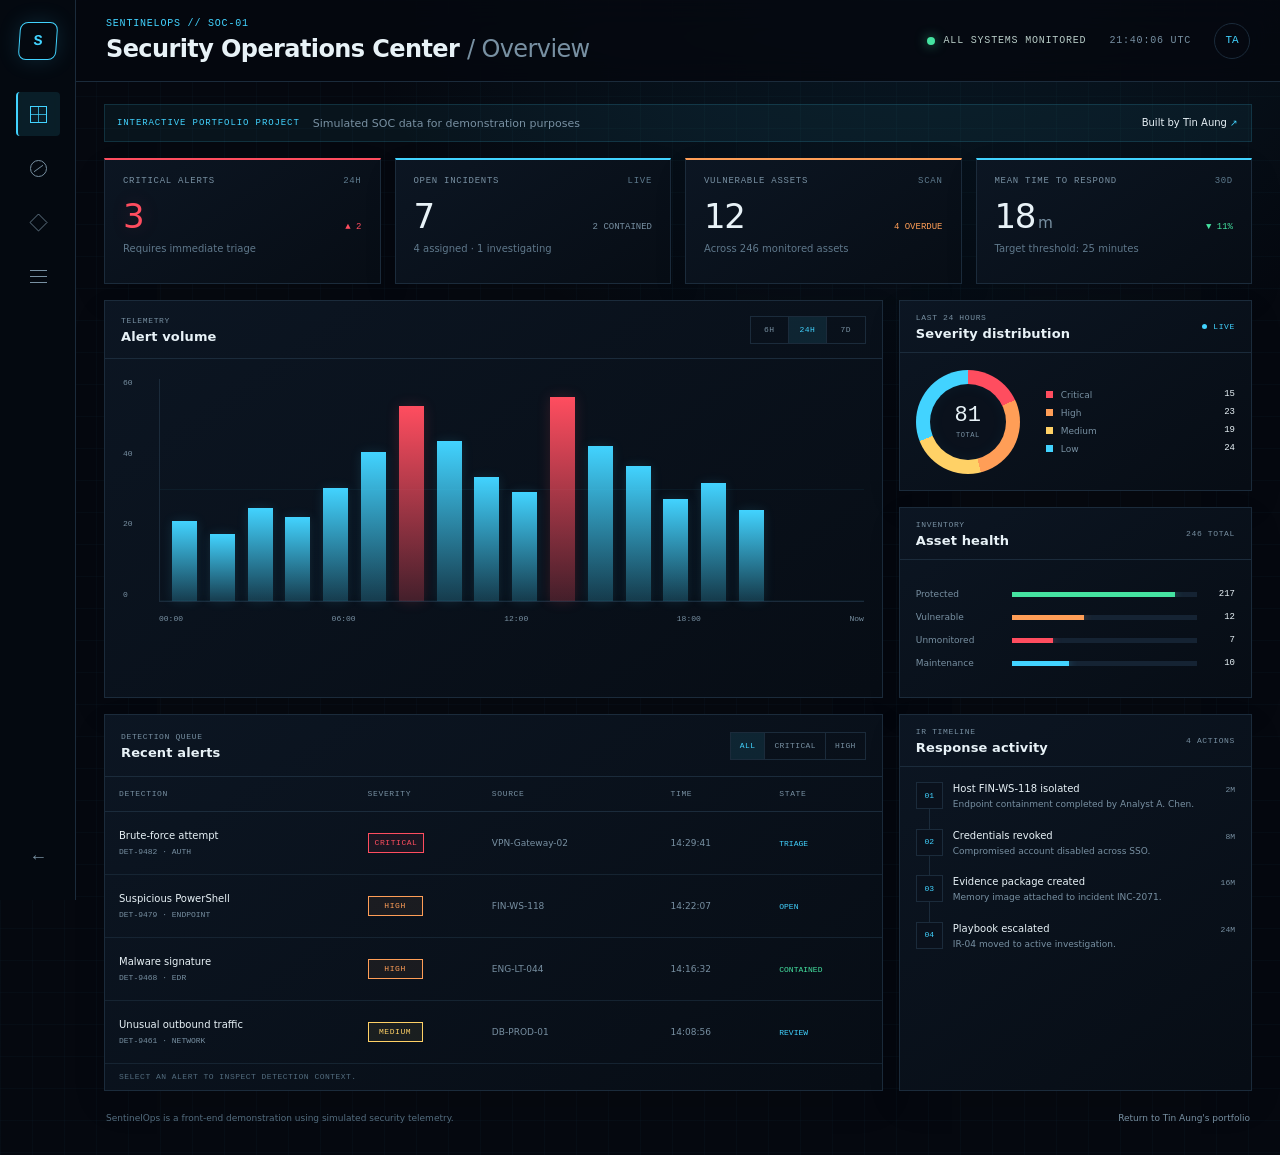
==== security-dashboard/index.html @ eb43108d "Add interactive security dashboard project" ====
<!doctype html>
<html lang="en">
<head>
  <meta charset="utf-8">
  <meta name="viewport" content="width=device-width, initial-scale=1">
  <meta name="description" content="SentinelOps is an interactive cybersecurity operations dashboard built by Tin Aung.">
  <meta name="theme-color" content="#05080f">
  <title>SentinelOps | Security Operations Dashboard</title>
  <link rel="stylesheet" href="style.css">
</head>
<body>
  <div class="app-shell">
    <aside class="command-rail" aria-label="Dashboard navigation">
      <a class="brand-mark" href="../" aria-label="Return to Tin Aung portfolio"><span>S</span></a>
      <nav class="rail-nav">
        <button class="rail-button active" type="button" data-section="overview" aria-label="Overview" aria-pressed="true"><span class="icon icon-grid"></span><span class="rail-label">Overview</span></button>
        <button class="rail-button" type="button" data-section="alerts" aria-label="Alerts" aria-pressed="false"><span class="icon icon-pulse"></span><span class="rail-label">Alerts</span></button>
        <button class="rail-button" type="button" data-section="assets" aria-label="Assets" aria-pressed="false"><span class="icon icon-diamond"></span><span class="rail-label">Assets</span></button>
        <button class="rail-button" type="button" data-section="activity" aria-label="Response activity" aria-pressed="false"><span class="icon icon-lines"></span><span class="rail-label">Response</span></button>
      </nav>
      <div class="rail-spacer"></div>
      <a class="rail-button portfolio-button" href="../" aria-label="Back to portfolio"><span class="icon icon-arrow"></span><span class="rail-label">Portfolio</span></a>
    </aside>

    <main>
      <header class="topbar">
        <div>
          <p class="eyebrow">SentinelOps // SOC-01</p>
          <h1>Security Operations Center <span>/ Overview</span></h1>
        </div>
        <div class="topbar-meta">
          <div class="monitor-status"><span class="status-dot"></span><span>All systems monitored</span></div>
          <time id="utc-clock" datetime="">--:--:-- UTC</time>
          <a class="analyst-avatar" href="../" aria-label="View Tin Aung portfolio">TA</a>
        </div>
      </header>

      <div class="dashboard" id="overview">
        <div class="demo-banner" role="note">
          <span>Interactive portfolio project</span>
          <p>Simulated SOC data for demonstration purposes</p>
          <a href="../">Built by Tin Aung <span aria-hidden="true">↗</span></a>
        </div>

        <section class="kpi-grid" aria-label="Key security metrics">
          <article class="kpi-card critical">
            <div class="kpi-head"><p>Critical alerts</p><span>24H</span></div>
            <div class="kpi-row"><strong>3</strong><span class="trend negative">▲ 2</span></div>
            <p class="kpi-note">Requires immediate triage</p>
          </article>
          <article class="kpi-card">
            <div class="kpi-head"><p>Open incidents</p><span>LIVE</span></div>
            <div class="kpi-row"><strong>7</strong><span class="trend">2 contained</span></div>
            <p class="kpi-note">4 assigned · 1 investigating</p>
          </article>
          <article class="kpi-card warning">
            <div class="kpi-head"><p>Vulnerable assets</p><span>SCAN</span></div>
            <div class="kpi-row"><strong>12</strong><span class="trend warning-text">4 overdue</span></div>
            <p class="kpi-note">Across 246 monitored assets</p>
          </article>
          <article class="kpi-card">
            <div class="kpi-head"><p>Mean time to respond</p><span>30D</span></div>
            <div class="kpi-row"><strong>18<small>m</small></strong><span class="trend positive">▼ 11%</span></div>
            <p class="kpi-note">Target threshold: 25 minutes</p>
          </article>
        </section>

        <section class="primary-grid">
          <article class="panel alert-chart-panel">
            <div class="panel-header">
              <div><p class="panel-kicker">Telemetry</p><h2>Alert volume</h2></div>
              <div class="range-control" aria-label="Alert volume time range">
                <button type="button" data-range="6h">6H</button>
                <button class="active" type="button" data-range="24h">24H</button>
                <button type="button" data-range="7d">7D</button>
              </div>
            </div>
            <div class="chart-area">
              <div class="y-axis" aria-hidden="true"><span>60</span><span>40</span><span>20</span><span>0</span></div>
              <div class="bar-chart" id="alert-chart" role="img" aria-label="Alert volume over the selected time range">
                <button class="chart-bar" style="--height:36%" data-value="22" aria-label="22 alerts"></button>
                <button class="chart-bar" style="--height:30%" data-value="19" aria-label="19 alerts"></button>
                <button class="chart-bar" style="--height:42%" data-value="26" aria-label="26 alerts"></button>
                <button class="chart-bar" style="--height:38%" data-value="23" aria-label="23 alerts"></button>
                <button class="chart-bar" style="--height:51%" data-value="31" aria-label="31 alerts"></button>
                <button class="chart-bar" style="--height:67%" data-value="41" aria-label="41 alerts"></button>
                <button class="chart-bar hot" style="--height:88%" data-value="53" aria-label="53 alerts"></button>
                <button class="chart-bar" style="--height:72%" data-value="44" aria-label="44 alerts"></button>
                <button class="chart-bar" style="--height:56%" data-value="34" aria-label="34 alerts"></button>
                <button class="chart-bar" style="--height:49%" data-value="30" aria-label="30 alerts"></button>
                <button class="chart-bar hot" style="--height:92%" data-value="55" aria-label="55 alerts"></button>
                <button class="chart-bar" style="--height:70%" data-value="43" aria-label="43 alerts"></button>
                <button class="chart-bar" style="--height:61%" data-value="37" aria-label="37 alerts"></button>
                <button class="chart-bar" style="--height:46%" data-value="28" aria-label="28 alerts"></button>
                <button class="chart-bar" style="--height:53%" data-value="32" aria-label="32 alerts"></button>
                <button class="chart-bar" style="--height:41%" data-value="25" aria-label="25 alerts"></button>
              </div>
              <div class="x-axis" id="chart-labels" aria-hidden="true"><span>00:00</span><span>06:00</span><span>12:00</span><span>18:00</span><span>Now</span></div>
            </div>
          </article>

          <div class="side-stack">
            <article class="panel severity-panel">
              <div class="panel-header compact"><div><p class="panel-kicker">Last 24 hours</p><h2>Severity distribution</h2></div><span class="live-label">Live</span></div>
              <div class="severity-content">
                <div class="donut" role="img" aria-label="81 total alerts: 15 critical, 23 high, 19 medium, and 24 low"><div><strong>81</strong><span>Total</span></div></div>
                <ul class="legend">
                  <li><span class="legend-dot critical-dot"></span><span>Critical</span><strong>15</strong></li>
                  <li><span class="legend-dot high-dot"></span><span>High</span><strong>23</strong></li>
                  <li><span class="legend-dot medium-dot"></span><span>Medium</span><strong>19</strong></li>
                  <li><span class="legend-dot low-dot"></span><span>Low</span><strong>24</strong></li>
                </ul>
              </div>
            </article>

            <article class="panel" id="assets">
              <div class="panel-header compact"><div><p class="panel-kicker">Inventory</p><h2>Asset health</h2></div><span class="panel-total">246 total</span></div>
              <div class="asset-list">
                <div class="asset-row"><span>Protected</span><div class="meter"><i style="--width:88%;--color:var(--green)"></i></div><strong>217</strong></div>
                <div class="asset-row"><span>Vulnerable</span><div class="meter"><i style="--width:39%;--color:var(--orange)"></i></div><strong>12</strong></div>
                <div class="asset-row"><span>Unmonitored</span><div class="meter"><i style="--width:22%;--color:var(--red)"></i></div><strong>7</strong></div>
                <div class="asset-row"><span>Maintenance</span><div class="meter"><i style="--width:31%;--color:var(--cyan)"></i></div><strong>10</strong></div>
              </div>
            </article>
          </div>
        </section>

        <section class="secondary-grid">
          <article class="panel alerts-panel" id="alerts">
            <div class="panel-header alerts-heading">
              <div><p class="panel-kicker">Detection queue</p><h2>Recent alerts</h2></div>
              <div class="filter-control" aria-label="Filter alerts by severity">
                <button class="active" type="button" data-filter="all">All</button>
                <button type="button" data-filter="critical">Critical</button>
                <button type="button" data-filter="high">High</button>
              </div>
            </div>
            <div class="table-wrap">
              <table>
                <thead><tr><th>Detection</th><th>Severity</th><th>Source</th><th>Time</th><th>State</th></tr></thead>
                <tbody id="alert-table">
                  <tr tabindex="0" data-severity="critical" data-alert="DET-9482"><td><strong>Brute-force attempt</strong><span>DET-9482 · AUTH</span></td><td><span class="severity-tag critical-tag">Critical</span></td><td>VPN-Gateway-02</td><td>14:29:41</td><td><span class="state-tag">Triage</span></td></tr>
                  <tr tabindex="0" data-severity="high" data-alert="DET-9479"><td><strong>Suspicious PowerShell</strong><span>DET-9479 · ENDPOINT</span></td><td><span class="severity-tag high-tag">High</span></td><td>FIN-WS-118</td><td>14:22:07</td><td><span class="state-tag">Open</span></td></tr>
                  <tr tabindex="0" data-severity="high" data-alert="DET-9468"><td><strong>Malware signature</strong><span>DET-9468 · EDR</span></td><td><span class="severity-tag high-tag">High</span></td><td>ENG-LT-044</td><td>14:16:32</td><td><span class="state-tag contained">Contained</span></td></tr>
                  <tr tabindex="0" data-severity="medium" data-alert="DET-9461"><td><strong>Unusual outbound traffic</strong><span>DET-9461 · NETWORK</span></td><td><span class="severity-tag medium-tag">Medium</span></td><td>DB-PROD-01</td><td>14:08:56</td><td><span class="state-tag">Review</span></td></tr>
                </tbody>
              </table>
            </div>
            <p class="table-help">Select an alert to inspect detection context.</p>
          </article>

          <article class="panel activity-panel" id="activity">
            <div class="panel-header compact"><div><p class="panel-kicker">IR timeline</p><h2>Response activity</h2></div><span class="panel-total">4 actions</span></div>
            <ol class="activity-list">
              <li><span class="activity-node">01</span><div><strong>Host FIN-WS-118 isolated</strong><p>Endpoint containment completed by Analyst A. Chen.</p></div><time>2m</time></li>
              <li><span class="activity-node">02</span><div><strong>Credentials revoked</strong><p>Compromised account disabled across SSO.</p></div><time>8m</time></li>
              <li><span class="activity-node">03</span><div><strong>Evidence package created</strong><p>Memory image attached to incident INC-2071.</p></div><time>16m</time></li>
              <li><span class="activity-node">04</span><div><strong>Playbook escalated</strong><p>IR-04 moved to active investigation.</p></div><time>24m</time></li>
            </ol>
          </article>
        </section>

        <footer>
          <p>SentinelOps is a front-end demonstration using simulated security telemetry.</p>
          <a href="../">Return to Tin Aung's portfolio</a>
        </footer>
      </div>
    </main>
  </div>

  <dialog id="alert-dialog" aria-labelledby="dialog-title">
    <div class="dialog-head"><div><p class="panel-kicker">Detection detail</p><h2 id="dialog-title">Alert investigation</h2></div><button id="dialog-close" type="button" aria-label="Close alert details">×</button></div>
    <div class="dialog-content" id="dialog-content"></div>
  </dialog>

  <script src="script.js"></script>
</body>
</html>
---- security-dashboard/style.css ----
:root {
  --bg: #05080f;
  --panel: #0a111c;
  --panel-2: #0c1522;
  --line: #1b2b3b;
  --line-soft: rgba(66, 211, 255, .1);
  --text: #e8f2f7;
  --muted: #7890a2;
  --cyan: #42d3ff;
  --cyan-soft: rgba(66, 211, 255, .1);
  --red: #ff4d5f;
  --orange: #ff9e57;
  --yellow: #ffd166;
  --green: #45e3a1;
  --mono: "SFMono-Regular", Consolas, "Liberation Mono", monospace;
  color-scheme: dark;
}

* { box-sizing: border-box; }
html { scroll-behavior: smooth; }
body {
  margin: 0;
  min-width: 320px;
  color: var(--text);
  background:
    linear-gradient(rgba(66, 211, 255, .022) 1px, transparent 1px),
    linear-gradient(90deg, rgba(66, 211, 255, .022) 1px, transparent 1px),
    radial-gradient(circle at 72% -18%, rgba(30, 142, 188, .17), transparent 38%),
    var(--bg);
  background-size: 32px 32px, 32px 32px, auto, auto;
  font-family: Inter, ui-sans-serif, system-ui, -apple-system, BlinkMacSystemFont, "Segoe UI", sans-serif;
}

button, a { -webkit-tap-highlight-color: transparent; }
button { font: inherit; }
a { color: inherit; }

.app-shell { min-height: 100vh; display: grid; grid-template-columns: 76px minmax(0, 1fr); }
.command-rail {
  position: sticky;
  top: 0;
  z-index: 20;
  height: 100vh;
  display: flex;
  flex-direction: column;
  align-items: center;
  padding: 22px 0;
  border-right: 1px solid var(--line);
  background: rgba(5, 10, 17, .93);
  backdrop-filter: blur(14px);
}

.brand-mark {
  width: 38px;
  height: 38px;
  margin-bottom: 32px;
  display: grid;
  place-items: center;
  color: var(--cyan);
  border: 1px solid var(--cyan);
  border-radius: 8px;
  font: 600 15px/1 var(--mono);
  text-decoration: none;
  box-shadow: 0 0 22px rgba(66, 211, 255, .15);
  transform: skew(-4deg);
}

.rail-nav { display: grid; gap: 10px; }
.rail-spacer { flex: 1; }
.rail-button {
  position: relative;
  width: 44px;
  height: 44px;
  display: grid;
  place-items: center;
  color: var(--muted);
  background: transparent;
  border: 0;
  border-left: 2px solid transparent;
  border-radius: 4px;
  cursor: pointer;
  text-decoration: none;
}
.rail-button:hover, .rail-button:focus-visible, .rail-button.active {
  color: var(--cyan);
  background: var(--cyan-soft);
  border-left-color: var(--cyan);
  outline: none;
}
.rail-label {
  position: absolute;
  left: 54px;
  z-index: 30;
  padding: 6px 8px;
  color: var(--text);
  background: #111c29;
  border: 1px solid var(--line);
  font: 10px/1 var(--mono);
  text-transform: uppercase;
  letter-spacing: .08em;
  opacity: 0;
  transform: translateX(-4px);
  pointer-events: none;
  transition: .18s ease;
}
.rail-button:hover .rail-label, .rail-button:focus-visible .rail-label { opacity: 1; transform: none; }
.icon { width: 17px; height: 17px; position: relative; display: block; }
.icon-grid { border: 1px solid currentColor; box-shadow: inset 7px 0 transparent; }
.icon-grid::before, .icon-grid::after { content: ""; position: absolute; background: currentColor; opacity: .75; }
.icon-grid::before { left: 7px; top: 0; width: 1px; height: 100%; }
.icon-grid::after { left: 0; top: 7px; width: 100%; height: 1px; }
.icon-pulse { border: 1px solid currentColor; border-radius: 50%; }
.icon-pulse::after { content: ""; position: absolute; left: 3px; right: 3px; top: 7px; height: 1px; background: currentColor; transform: skewY(-35deg); }
.icon-diamond { border: 1px solid currentColor; transform: rotate(45deg) scale(.75); }
.icon-lines::before, .icon-lines::after { content: ""; position: absolute; left: 0; right: 0; height: 1px; background: currentColor; box-shadow: 0 6px currentColor, 0 12px currentColor; top: 2px; }
.icon-arrow::before { content: "←"; position: absolute; inset: 0; display: grid; place-items: center; font: 18px/1 var(--mono); }

main { min-width: 0; }
.topbar {
  position: sticky;
  top: 0;
  z-index: 15;
  min-height: 82px;
  padding: 14px 30px;
  display: flex;
  align-items: center;
  justify-content: space-between;
  gap: 24px;
  border-bottom: 1px solid var(--line);
  background: rgba(5, 8, 15, .84);
  backdrop-filter: blur(16px);
}
.eyebrow, .panel-kicker, .kpi-head, .monitor-status, #utc-clock, th, .panel-total, .live-label {
  font-family: var(--mono);
  text-transform: uppercase;
  letter-spacing: .08em;
}
.eyebrow { margin: 0 0 6px; color: var(--cyan); font-size: 10px; }
h1 { margin: 0; font-size: clamp(18px, 2vw, 24px); font-weight: 550; letter-spacing: -.025em; }
h1 span { color: var(--muted); font-weight: 400; }
.topbar-meta { display: flex; align-items: center; gap: 23px; }
.monitor-status { display: flex; align-items: center; gap: 9px; color: #b7cbc6; font-size: 10px; }
.status-dot { width: 8px; height: 8px; border-radius: 50%; background: var(--green); box-shadow: 0 0 12px rgba(69, 227, 161, .65); animation: pulse 2s infinite; }
@keyframes pulse { 50% { opacity: .55; box-shadow: 0 0 4px rgba(69, 227, 161, .4); } }
#utc-clock { color: var(--muted); font-size: 10px; }
.analyst-avatar { width: 36px; height: 36px; display: grid; place-items: center; color: var(--cyan); border: 1px solid var(--line); border-radius: 50%; font: 11px/1 var(--mono); text-decoration: none; }
.analyst-avatar:hover { border-color: var(--cyan); }

.dashboard { width: min(1540px, 100%); margin: 0 auto; padding: 22px 28px 30px; }
.demo-banner {
  min-height: 38px;
  margin-bottom: 16px;
  padding: 8px 12px;
  display: flex;
  align-items: center;
  gap: 13px;
  color: var(--muted);
  background: rgba(66, 211, 255, .055);
  border: 1px solid rgba(66, 211, 255, .15);
  font-size: 11px;
}
.demo-banner span { color: var(--cyan); font: 9px/1 var(--mono); text-transform: uppercase; letter-spacing: .1em; }
.demo-banner p { margin: 0; }
.demo-banner a { margin-left: auto; color: var(--text); text-decoration: none; font-size: 10px; }
.demo-banner a:hover { color: var(--cyan); }

.kpi-grid { display: grid; grid-template-columns: repeat(4, minmax(0, 1fr)); gap: 14px; margin-bottom: 16px; }
.kpi-card, .panel {
  border: 1px solid var(--line);
  background: linear-gradient(145deg, rgba(12, 22, 35, .97), rgba(7, 13, 21, .97));
  box-shadow: 0 14px 34px rgba(0, 0, 0, .08);
}
.kpi-card { min-height: 126px; padding: 16px 18px 14px; border-top: 2px solid var(--cyan); }
.kpi-card.critical { border-top-color: var(--red); }
.kpi-card.warning { border-top-color: var(--orange); }
.kpi-head { display: flex; justify-content: space-between; gap: 12px; color: var(--muted); font-size: 9px; }
.kpi-head p { margin: 0; }
.kpi-head span { color: #5e7a8d; }
.kpi-row { margin-top: 13px; display: flex; align-items: flex-end; justify-content: space-between; gap: 12px; }
.kpi-row strong { font-size: 34px; line-height: 1; font-weight: 430; letter-spacing: -.04em; }
.critical .kpi-row strong { color: var(--red); text-shadow: 0 0 20px rgba(255, 77, 95, .18); }
.kpi-row small { margin-left: 3px; color: var(--muted); font-size: .45em; }
.trend { color: var(--muted); font: 9px/1.2 var(--mono); text-transform: uppercase; }
.trend.negative { color: var(--red); }
.trend.positive { color: var(--green); }
.trend.warning-text { color: var(--orange); }
.kpi-note { margin: 10px 0 0; color: #5f788b; font-size: 10px; }

.primary-grid { display: grid; grid-template-columns: minmax(0, 1.72fr) minmax(310px, .78fr); gap: 16px; margin-bottom: 16px; }
.side-stack { display: grid; grid-template-rows: 1fr 1fr; gap: 16px; }
.panel { min-width: 0; overflow: hidden; }
.panel-header { min-height: 58px; padding: 11px 16px; display: flex; align-items: center; justify-content: space-between; gap: 16px; border-bottom: 1px solid var(--line); }
.panel-header.compact { min-height: 52px; }
.panel-kicker { margin: 0 0 4px; color: var(--muted); font-size: 8px; }
.panel h2 { margin: 0; font-size: 13px; font-weight: 550; letter-spacing: .01em; }
.panel-total, .live-label { color: var(--muted); font-size: 8px; }
.live-label { display: inline-flex; align-items: center; gap: 6px; color: var(--cyan); }
.live-label::before { content: ""; width: 5px; height: 5px; border-radius: 50%; background: currentColor; }

.range-control, .filter-control { display: flex; align-items: center; border: 1px solid var(--line); }
.range-control button, .filter-control button { min-width: 38px; height: 26px; padding: 0 9px; color: var(--muted); background: transparent; border: 0; border-right: 1px solid var(--line); cursor: pointer; font: 8px/1 var(--mono); letter-spacing: .05em; text-transform: uppercase; }
.filter-control button { min-width: auto; }
.range-control button:last-child, .filter-control button:last-child { border-right: 0; }
.range-control button:hover, .range-control button:focus-visible, .range-control button.active,
.filter-control button:hover, .filter-control button:focus-visible, .filter-control button.active { color: var(--cyan); background: var(--cyan-soft); outline: none; }
.chart-area { height: 278px; padding: 20px 18px 14px; display: grid; grid-template-columns: 36px 1fr; grid-template-rows: 1fr 21px; }
.y-axis { padding-bottom: 3px; display: flex; flex-direction: column; justify-content: space-between; color: var(--muted); font: 8px/1 var(--mono); }
.bar-chart { position: relative; display: flex; align-items: flex-end; gap: clamp(5px, 1vw, 13px); padding: 0 12px; border-left: 1px solid var(--line); border-bottom: 1px solid var(--line); background: repeating-linear-gradient(to bottom, transparent 0, transparent calc(25% - 1px), var(--line-soft) 25%); }
.chart-bar { position: relative; flex: 1; min-width: 6px; max-width: 25px; height: var(--height); padding: 0; border: 0; background: linear-gradient(to top, rgba(66, 211, 255, .22), var(--cyan)); box-shadow: 0 0 12px rgba(66, 211, 255, .13); cursor: pointer; transition: height .35s ease, filter .18s ease; }
.chart-bar.hot { background: linear-gradient(to top, rgba(255, 77, 95, .24), var(--red)); box-shadow: 0 0 14px rgba(255, 77, 95, .17); }
.chart-bar:hover, .chart-bar:focus-visible { filter: brightness(1.25); outline: 1px solid var(--text); outline-offset: 2px; }
.chart-bar::after { content: attr(data-value) " alerts"; position: absolute; left: 50%; bottom: calc(100% + 8px); z-index: 2; width: max-content; padding: 5px 7px; color: var(--bg); background: var(--text); font: 8px/1 var(--mono); opacity: 0; transform: translate(-50%, 4px); pointer-events: none; transition: .15s ease; }
.chart-bar:hover::after, .chart-bar:focus-visible::after { opacity: 1; transform: translate(-50%, 0); }
.x-axis { grid-column: 2; display: flex; justify-content: space-between; align-items: end; color: var(--muted); font: 8px/1 var(--mono); }

.severity-content { min-height: 137px; padding: 15px 16px; display: grid; grid-template-columns: 112px 1fr; align-items: center; gap: 18px; }
.donut { width: 104px; height: 104px; display: grid; place-items: center; border-radius: 50%; background: conic-gradient(var(--red) 0 18%, var(--orange) 18% 46%, var(--yellow) 46% 69%, var(--cyan) 69% 100%); }
.donut > div { width: 76px; height: 76px; display: grid; place-content: center; text-align: center; border-radius: 50%; background: var(--panel); box-shadow: inset 0 0 16px rgba(66, 211, 255, .05); }
.donut strong { font: 22px/1 var(--mono); font-weight: 400; }
.donut span { margin-top: 5px; color: var(--muted); font: 7px/1 var(--mono); text-transform: uppercase; letter-spacing: .08em; }
.legend { margin: 0; padding: 0; display: grid; gap: 8px; list-style: none; }
.legend li { display: grid; grid-template-columns: 7px 1fr auto; align-items: center; gap: 8px; color: var(--muted); font-size: 9px; }
.legend li strong { color: var(--text); font: 9px/1 var(--mono); font-weight: 400; }
.legend-dot { width: 7px; height: 7px; }
.critical-dot { background: var(--red); }.high-dot { background: var(--orange); }.medium-dot { background: var(--yellow); }.low-dot { background: var(--cyan); }
.asset-list { min-height: 137px; padding: 14px 16px; display: grid; align-content: center; gap: 13px; }
.asset-row { display: grid; grid-template-columns: 86px 1fr 28px; gap: 10px; align-items: center; color: var(--muted); font-size: 9px; }
.asset-row strong { color: var(--text); text-align: right; font: 9px/1 var(--mono); font-weight: 400; }
.meter { height: 5px; overflow: hidden; background: #152333; }
.meter i { display: block; width: var(--width); height: 100%; background: var(--color); box-shadow: 0 0 10px color-mix(in srgb, var(--color) 45%, transparent); transition: width .5s ease; }

.secondary-grid { display: grid; grid-template-columns: minmax(0, 1.72fr) minmax(310px, .78fr); gap: 16px; }
.alerts-heading { min-height: 62px; }
.table-wrap { overflow-x: auto; }
table { width: 100%; border-collapse: collapse; table-layout: fixed; }
th { height: 34px; padding: 0 14px; color: var(--muted); border-bottom: 1px solid var(--line); text-align: left; font-size: 8px; font-weight: 400; }
th:first-child { width: 32%; } th:nth-child(2) { width: 16%; } th:nth-child(3) { width: 23%; } th:nth-child(4) { width: 14%; } th:nth-child(5) { width: 15%; }
td { height: 63px; padding: 0 14px; color: var(--muted); border-bottom: 1px solid rgba(27, 43, 59, .72); font-size: 9px; }
tbody tr { cursor: pointer; transition: background .15s ease; }
tbody tr:hover, tbody tr:focus-visible { background: var(--cyan-soft); outline: none; }
tbody tr[hidden] { display: none; }
td > strong { display: block; margin-bottom: 5px; color: var(--text); font-size: 10px; font-weight: 500; }
td > span:not(.severity-tag):not(.state-tag) { font: 8px/1 var(--mono); }
.severity-tag { display: inline-flex; min-width: 55px; justify-content: center; padding: 5px 6px; border: 1px solid currentColor; font: 8px/1 var(--mono); text-transform: uppercase; letter-spacing: .07em; }
.critical-tag { color: var(--red); background: rgba(255, 77, 95, .07); }.high-tag { color: var(--orange); background: rgba(255, 158, 87, .07); }.medium-tag { color: var(--yellow); background: rgba(255, 209, 102, .07); }
.state-tag { color: var(--cyan); font: 8px/1 var(--mono); text-transform: uppercase; }
.state-tag.contained { color: var(--green); }
.table-help { margin: 0; padding: 9px 14px; color: #536c7e; font: 8px/1 var(--mono); text-transform: uppercase; letter-spacing: .06em; }

.activity-list { margin: 0; padding: 15px 16px 4px; list-style: none; }
.activity-list li { position: relative; display: grid; grid-template-columns: 27px 1fr auto; gap: 10px; padding-bottom: 18px; }
.activity-list li:not(:last-child)::after { content: ""; position: absolute; left: 13px; top: 27px; bottom: 0; border-left: 1px solid var(--line); }
.activity-node { width: 27px; height: 27px; display: grid; place-items: center; z-index: 1; color: var(--cyan); background: var(--panel); border: 1px solid var(--line); font: 8px/1 var(--mono); }
.activity-list strong { display: block; margin: 1px 0 4px; font-size: 10px; font-weight: 500; }
.activity-list p { margin: 0; color: var(--muted); font-size: 9px; line-height: 1.4; }
.activity-list time { padding-top: 4px; color: var(--muted); font: 8px/1 var(--mono); text-transform: uppercase; }

footer { padding: 22px 2px 2px; display: flex; justify-content: space-between; gap: 16px; color: #536c7e; font-size: 9px; }
footer p { margin: 0; }
footer a { color: var(--muted); text-decoration: none; }
footer a:hover { color: var(--cyan); }

dialog { width: min(540px, calc(100% - 28px)); padding: 0; color: var(--text); background: #09111c; border: 1px solid var(--cyan); box-shadow: 0 30px 90px rgba(0, 0, 0, .7), 0 0 30px rgba(66, 211, 255, .12); }
dialog::backdrop { background: rgba(1, 4, 8, .76); backdrop-filter: blur(4px); }
.dialog-head { min-height: 68px; padding: 14px 17px; display: flex; align-items: center; justify-content: space-between; border-bottom: 1px solid var(--line); }
.dialog-head h2 { margin: 0; font-size: 15px; }
.dialog-head button { width: 34px; height: 34px; color: var(--muted); background: transparent; border: 1px solid var(--line); cursor: pointer; font-size: 21px; }
.dialog-head button:hover { color: var(--cyan); border-color: var(--cyan); }
.dialog-content { padding: 18px; display: grid; gap: 14px; }
.detail-grid { display: grid; grid-template-columns: 1fr 1fr; gap: 10px; }
.detail-field { padding: 12px; background: rgba(66, 211, 255, .04); border: 1px solid var(--line); }
.detail-field span { display: block; margin-bottom: 7px; color: var(--muted); font: 8px/1 var(--mono); text-transform: uppercase; letter-spacing: .08em; }
.detail-field strong { font-size: 11px; font-weight: 500; }
.detail-summary { margin: 0; color: var(--muted); font-size: 11px; line-height: 1.65; }
.mitre-tag { width: max-content; padding: 6px 8px; color: var(--cyan); border: 1px solid var(--line); font: 8px/1 var(--mono); text-transform: uppercase; }

@media (max-width: 1100px) {
  .kpi-grid { grid-template-columns: repeat(2, minmax(0, 1fr)); }
  .primary-grid, .secondary-grid { grid-template-columns: 1fr; }
  .side-stack { grid-template-columns: 1fr 1fr; grid-template-rows: auto; }
}

@media (max-width: 760px) {
  .app-shell { display: block; }
  .command-rail { position: fixed; top: auto; bottom: 0; left: 0; right: 0; width: 100%; height: 58px; padding: 0 12px; flex-direction: row; justify-content: center; gap: 8px; border: 0; border-top: 1px solid var(--line); }
  .brand-mark, .rail-spacer, .portfolio-button { display: none; }
  .rail-nav { display: flex; }
  .rail-button { width: 54px; height: 44px; border-left: 0; border-bottom: 2px solid transparent; }
  .rail-button:hover, .rail-button:focus-visible, .rail-button.active { border-left-color: transparent; border-bottom-color: var(--cyan); }
  .rail-label { display: none; }
  .topbar { min-height: 74px; padding: 12px 16px; }
  h1 span, #utc-clock, .analyst-avatar { display: none; }
  .monitor-status span:last-child { display: none; }
  .dashboard { padding: 14px 12px 76px; }
  .demo-banner { align-items: flex-start; flex-wrap: wrap; }
  .demo-banner p { width: calc(100% - 150px); }
  .demo-banner a { width: 100%; margin-left: 0; }
  .side-stack { grid-template-columns: 1fr; }
  footer { display: grid; }
}

@media (max-width: 540px) {
  .kpi-grid { grid-template-columns: 1fr 1fr; gap: 8px; }
  .kpi-card { min-height: 112px; padding: 13px; }
  .kpi-row strong { font-size: 28px; }
  .kpi-note { display: none; }
  .chart-area { height: 240px; padding-left: 10px; padding-right: 10px; }
  .bar-chart { gap: 4px; padding: 0 6px; }
  .severity-content { grid-template-columns: 100px 1fr; gap: 11px; }
  .donut { width: 94px; height: 94px; }
  .donut > div { width: 68px; height: 68px; }
  .alerts-heading { align-items: flex-start; flex-direction: column; }
  th:nth-child(3), td:nth-child(3), th:nth-child(4), td:nth-child(4) { display: none; }
  th:first-child { width: 48%; } th:nth-child(2) { width: 26%; } th:nth-child(5) { width: 26%; }
  .detail-grid { grid-template-columns: 1fr; }
}

@media (prefers-reduced-motion: reduce) {
  *, *::before, *::after { scroll-behavior: auto !important; animation: none !important; transition: none !important; }
}
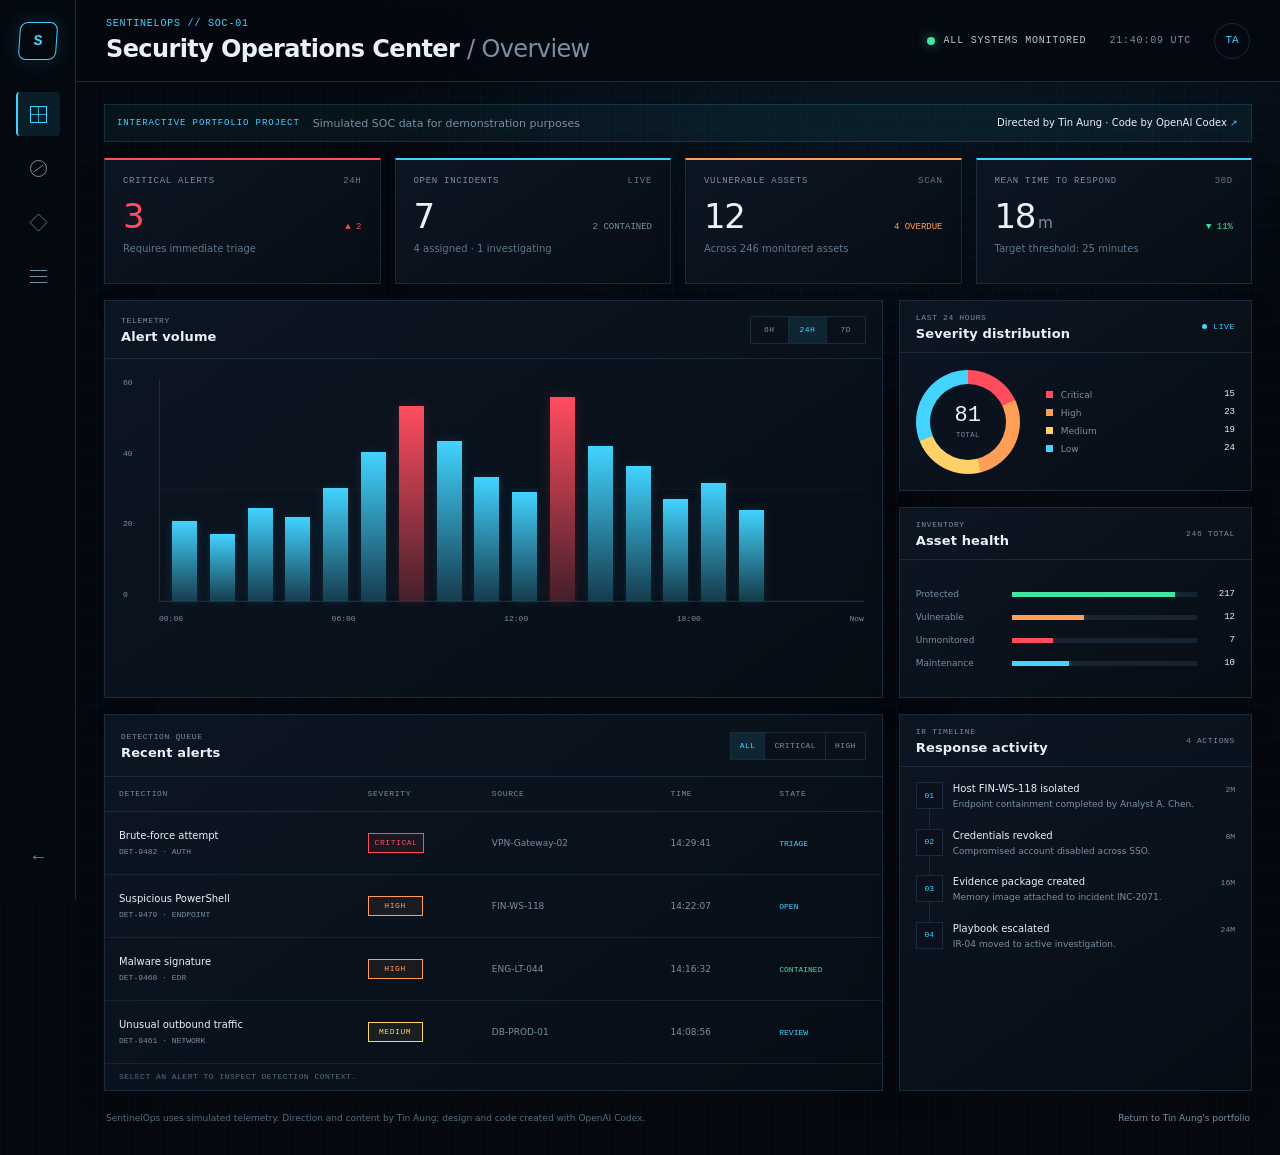
==== commit 08e545d3: "Add Codex development disclosure" ====
--- a/security-dashboard/index.html
+++ b/security-dashboard/index.html
@@ -39,7 +39,7 @@
         <div class="demo-banner" role="note">
           <span>Interactive portfolio project</span>
           <p>Simulated SOC data for demonstration purposes</p>
-          <a href="../">Built by Tin Aung <span aria-hidden="true">↗</span></a>
+          <a href="../">Directed by Tin Aung · Code by OpenAI Codex <span aria-hidden="true">↗</span></a>
         </div>
 
         <section class="kpi-grid" aria-label="Key security metrics">
@@ -161,7 +161,7 @@
         </section>
 
         <footer>
-          <p>SentinelOps is a front-end demonstration using simulated security telemetry.</p>
+          <p>SentinelOps uses simulated telemetry. Direction and content by Tin Aung; design and code created with OpenAI Codex.</p>
           <a href="../">Return to Tin Aung's portfolio</a>
         </footer>
       </div>
